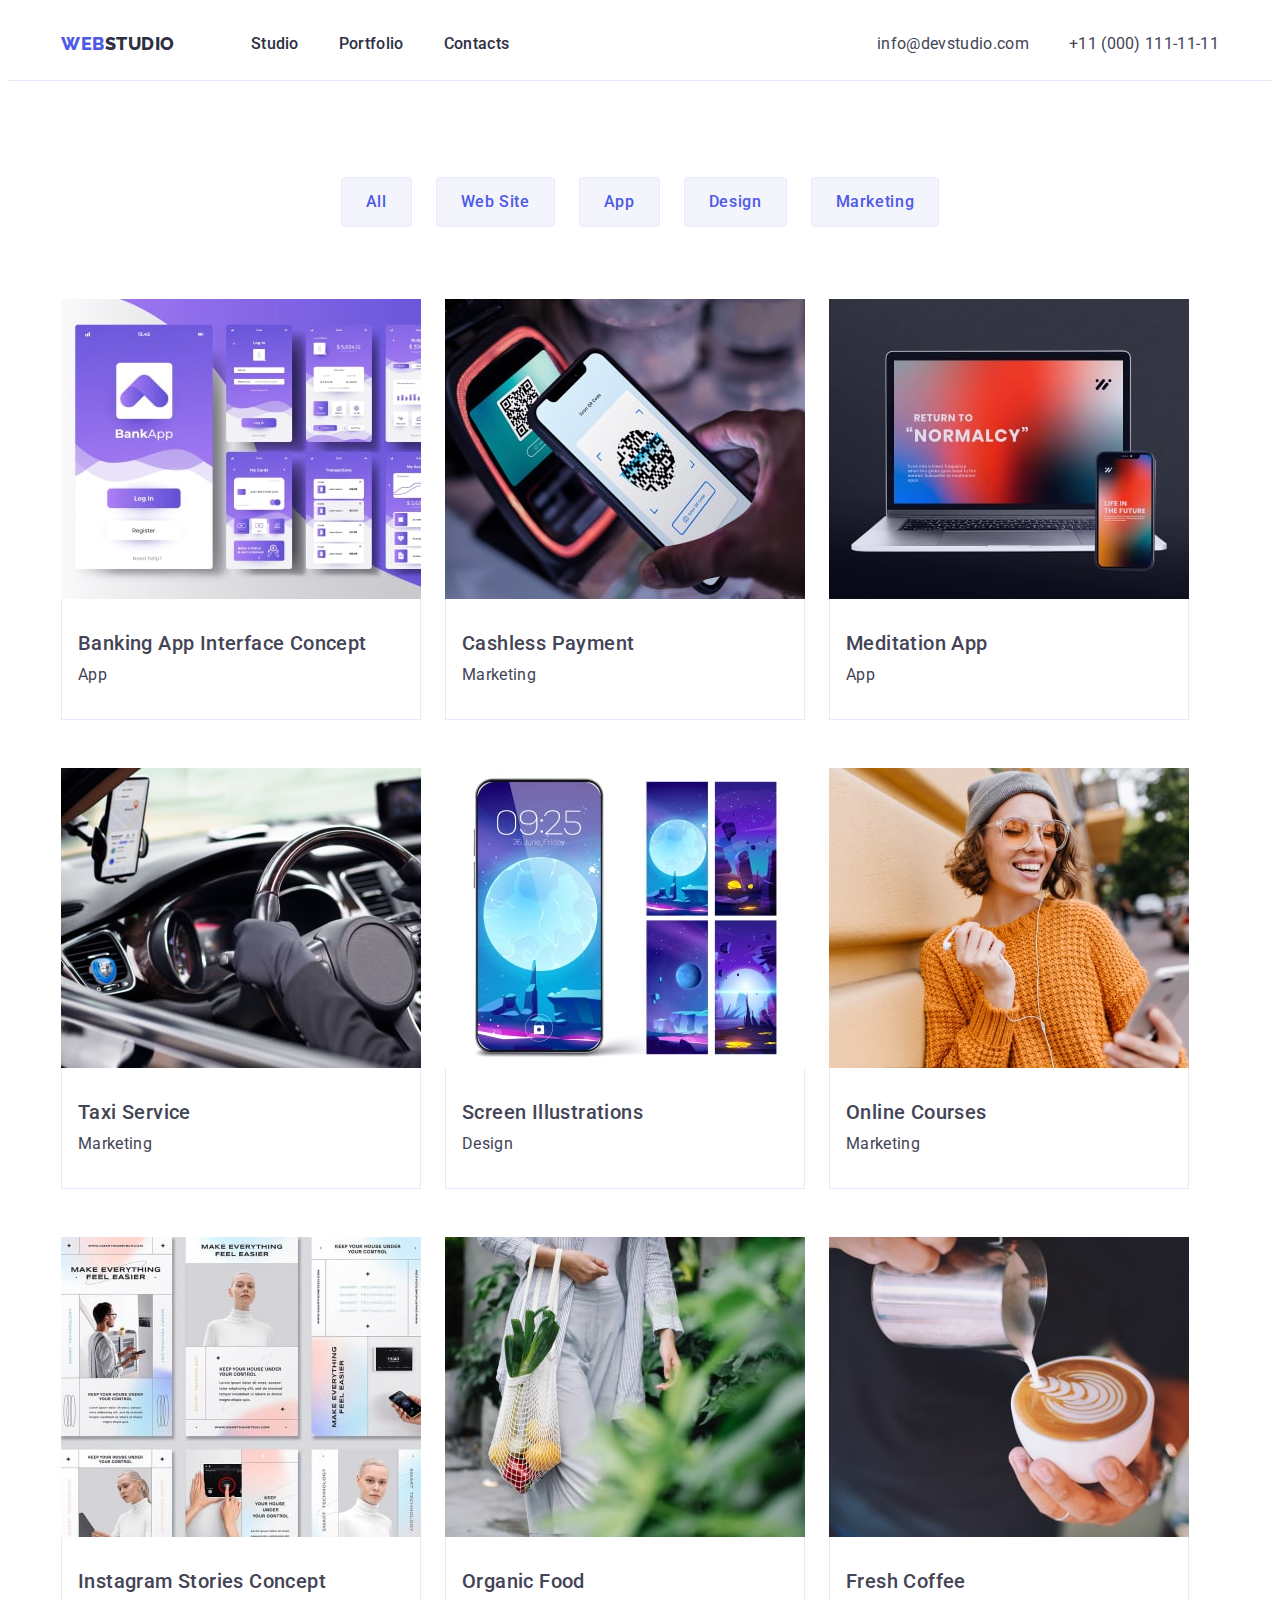
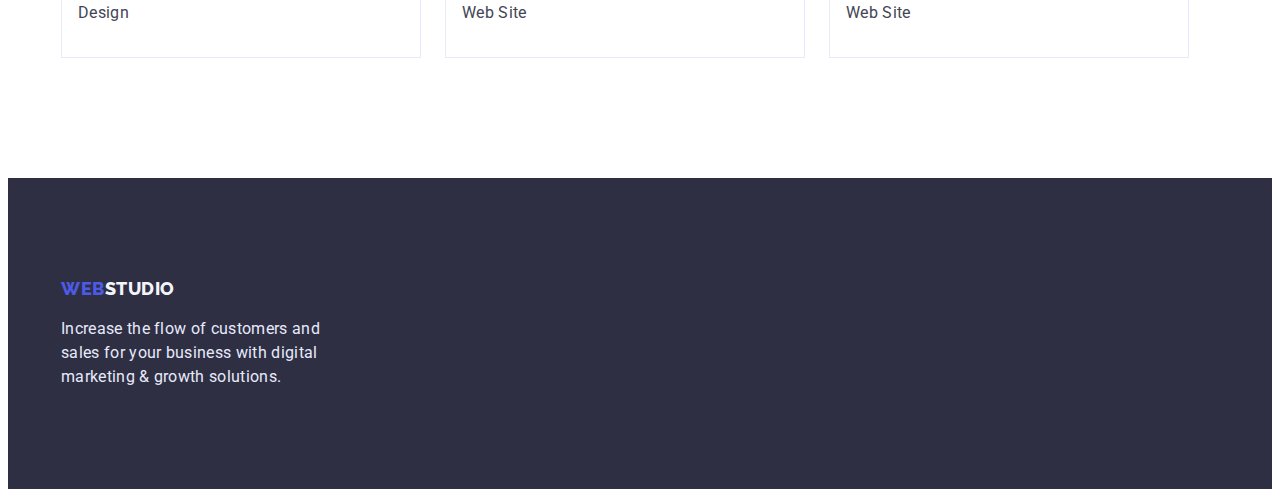
==== portfolio.html @ 8305bf83 "Initial commit" ====
<!DOCTYPE html>
<html lang="en">

<head>
  <meta charset="UTF-8" />
  <meta http-equiv="X-UA-Compatible" content="IE=edge" />
  <meta name="viewport" content="width=device-width, initial-scale=1.0" />
  <title>Portfolio</title>
  <link rel="preconnect" href="https://fonts.googleapis.com" />
  <link rel="preconnect" href="https://fonts.gstatic.com" crossorigin />
  <link href="https://fonts.googleapis.com/css2?family=Raleway:wght@900&family=Roboto:wght@400;500;700&display=swap"
    rel="stylesheet" />
  <link rel="stylesheet" href="https://cdnjs.cloudflare.com/ajax/libs/modern-normalize/1.1.0/modern-normalize.min.css"
    integrity="sha512-wpPYUAdjBVSE4KJnH1VR1HeZfpl1ub8YT/NKx4PuQ5NmX2tKuGu6U/JRp5y+Y8XG2tV+wKQpNHVUX03MfMFn9Q=="
    crossorigin="anonymous" referrerpolicy="no-referrer" />
  <link rel="stylesheet" href="./css/styles.css" />
</head>

<body>
  <header>
    <div class="nav-container container">
      <nav class="nav">
        <a class="logo link" href="./index.html">Web<span class="logo-studio">Studio</span></a>
        <ul class="nav-list list">
          <li class="nav-item item">
            <a class="nav-link link" href="./index.html">Studio</a>
          </li>
          <li class="nav-item item">
            <a class="nav-link link" href="./portfolio.html">Portfolio</a>
          </li>
          <li class="nav-item item">
            <a class="nav-link link" href="">Contacts</a>
          </li>
        </ul>
      </nav>
      <address class="address">
        <ul class="address-list list">
          <li class="address-item item">
            <a class="address-link link" href="mailto:info@devstudio.com">info@devstudio.com</a>
          </li>
          <li class="address-item item">
            <a class="address-link link" href="tel:+110001111111">+11 (000) 111-11-11</a>
          </li>
        </ul>
      </address>
    </div>
  </header>
  <main class="portfolio">
    <section class="portfolio section">
      <div class="portfolio-container container">
        <h1 class="portfolio-heading visually-hidden">Portfolio</h1>
        <ul class="portfolio-filter-list list">
          <li class="filter-item item">
            <button class="filter-btn btn" type="button">All</button>
          </li>
          <li class="filter-item item">
            <button class="filter-btn btn" type="button">Web Site</button>
          </li>
          <li class="filter-item item">
            <button class="filter-btn btn" type="button">App</button>
          </li>
          <li class="filter-item item">
            <button class="filter-btn btn" type="button">Design</button>
          </li>
          <li class="filter-item item">
            <button class="filter-btn btn" type="button">Marketing</button>
          </li>
        </ul>
        <ul class="portfolio-list list">
          <li class="portfolio-item">
            <a class="portfolio-link link" href="">
              <img src="./images/portfolio1.jpg" alt="image of portfolio" />
              <div class="portfolio-item-container">
                <h2 class="portfolio-name">Banking App Interface Concept</h2>
                <p class="portfolio-description">App</p>
              </div>
            </a>
          </li>
          <li class="portfolio-item">
            <a class="portfolio-link link" href=""><img src="./images/portfolio2.jpg" alt="image of portfolio"
                width="360" />
              <div class="portfolio-item-container">
                <h2 class="portfolio-name">Cashless Payment</h2>
                <p class="portfolio-description">Marketing</p>
              </div>
            </a>
          </li>
          <li class="portfolio-item">
            <a class="portfolio-link link" href="">
              <img src="./images/portfolio3.jpg" alt="image of portfolio" width="360" />
              <div class="portfolio-item-container">
                <h2 class="portfolio-name">Meditation App</h2>
                <p class="portfolio-description">App</p>
              </div>
            </a>
          </li>
          <li class="portfolio-item">
            <a class="portfolio-link link" href="">
              <img src="./images/portfolio4.jpg" alt="image of portfolio" width="360" />
              <div class="portfolio-item-container">
                <h2 class="portfolio-name">Taxi Service</h2>
                <p class="portfolio-description">Marketing</p>
              </div>
            </a>
          </li>
          <li class="portfolio-item">
            <a class="portfolio-link link" href=""><img src="./images/portfolio9.jpg" alt="image of portfolio"
                width="360" />
              <div class="portfolio-item-container">
                <h2 class="portfolio-name">Screen Illustrations</h2>
                <p class="portfolio-description">Design</p>
              </div>
            </a>
          </li>
          <li class="portfolio-item">
            <a class="portfolio-link link" href=""><img src="./images/portfolio5.jpg" alt="image of portfolio"
                width="360" />
              <div class="portfolio-item-container">
                <h2 class="portfolio-name">Online Courses</h2>
                <p class="portfolio-description">Marketing</p>
              </div>
            </a>
          </li>
          <li class="portfolio-item">
            <a class="portfolio-link link" href=""><img src="./images/portfolio6.jpg" alt="image of portfolio"
                width="360" />
              <div class="portfolio-item-container">
                <h2 class="portfolio-name">Instagram Stories Concept</h2>
                <p class="portfolio-description">Design</p>
              </div>
            </a>
          </li>
          <li class="portfolio-item">
            <a class="portfolio-link link" href=""><img src="./images/portfolio7.jpg" alt="image of portfolio"
                width="360" />
              <div class="portfolio-item-container">
                <h2 class="portfolio-name">Organic Food</h2>
                <p class="portfolio-description">Web Site</p>
              </div>
            </a>
          </li>
          <li class="portfolio-item">
            <a class="portfolio-link link" href=""><img src="./images/portfolio8.jpg" alt="image of portfolio"
                width="360" />
              <div class="portfolio-item-container">
                <h2 class="portfolio-name">Fresh Coffee</h2>
                <p class="portfolio-description">Web Site</p>
              </div>
            </a>
          </li>
        </ul>
      </div>
    </section>
  </main>
  <footer class="footer section">
    <div class="footer-container container">
      <div class="footer-desc">
        <a class="logo link" href="./index.html">Web<span class="logo-studio-bottom">Studio</span></a>
        <p class="footer-descripton">
          Increase the flow of customers and sales for your business with digital
          marketing & growth solutions.
        </p>
      </div>
    </div>
  </footer>
</body>

</html>
---- css/styles.css ----
:root {
  --text-color: #434455;
  --heading-color: #2e2f42;
  --primary-brand-color: #4d5ae5;
  --bgcolor: #f4f4fd;
  --white-color: #ffffff;
  --prassed-state-color: #404bbf;
  --accent-color: #e7e9fc;
}

h1,
h2,
h3,
p,
li {
  margin: 0;
}

ul {
  margin: 0;
  padding: 0;
}

.visually-hidden {
  position: absolute;
  width: 1px;
  height: 1px;
  margin: -1px;
  border: 0;
  padding: 0;
  white-space: nowrap;
  clip-path: inset(100%);
  clip: rect(0 0 0 0);
  overflow: hidden;
}

body {
  font-family: 'Roboto', sans-serif;
  font-style: normal;
  font-weight: 400;
  font-size: 16px;
  line-height: 1.5;
  letter-spacing: 0.02em;
  color: var(--text-color);
}

.container {
  width: 1158px;
  padding-left: 15px;
  padding-right: 15px;
  margin-left: auto;
  margin-right: auto;
}

.list {
  list-style: none;
}

.link {
  text-decoration: none;
}

.btn {
  cursor: pointer;
  border: none;
}

.logo {
  font-family: 'Raleway', sans-serif;
  font-style: normal;
  font-weight: 800;
  font-size: 18px;
  line-height: 1.17;
  letter-spacing: 0.03em;
  text-transform: uppercase;
  color: var(--primary-brand-color);
  text-decoration: none;
}

.logo-studio {
  color: var(--heading-color);
}

/* -------------------HEADER */
header {
  border-bottom: 1px solid var(--accent-color);
}

.nav-container {
  display: flex;
  align-items: center;
  padding-top: 24px;
  padding-bottom: 24px;
}

.nav {
  display: flex;
  align-items: center;
}

.nav-list {
  display: flex;
  gap: 40px;
}

.logo {
  margin-right: 76px;
}

.nav-link {
  color: var(--heading-color);
  font-weight: 500;
}

.nav-link:hover,
.nav-link:focus {
  color: var(--prassed-state-color);
}

.address {
  font-style: normal;
  margin-left: auto;
}

.address-list {
  display: flex;
  align-items: center;
  gap: 40px;
}

.address-link {
  font-weight: 400;
  font-size: 16px;
  line-height: 1.5;
  letter-spacing: 0.02em;
  color: var(--text-color);
}

.address-link:hover,
.address-link:focus {
  color: var(--prassed-state-color);
}

/* ------------------- HERO */

.hero {
  background-color: var(--heading-color);
}

.hero.section {
  padding-top: 188px;
  padding-bottom: 188px;
}

.hero-container {
  text-align: center;
}

.hero-heading {
  font-weight: 700;
  font-size: 56px;
  line-height: 1.07;
  letter-spacing: 0.02em;
  color: var(--white-color);
  margin-bottom: 48px;
  width: 496px;
  margin-right: auto;
  margin-left: auto;
}

.hero-btn {
  font-family: inherit;
  font-weight: 500;
  font-size: 16px;
  line-height: 1.5;
  letter-spacing: 0.04em;
  color: var(--white-color);
  background-color: var(--primary-brand-color);
  min-width: 169px;
  height: 56px;
  padding: 16px 32px;
  box-shadow: 0px 4px 4px rgba(0, 0, 0, 0.15);
  border-radius: 4px;
  text-align: center;
}

.hero-btn:hover,
.hero-btn:focus {
  background-color: var(--prassed-state-color);
}

/* ------------------- ABOUT */
.about.section {
  padding-top: 120px;
  padding-bottom: 120px;
}

.about-list {
  display: flex;
  gap: 24px;
}

.about-item {
  width: calc(100% - 24px / 4);
}

.about-heading {
  font-weight: 700;
  font-size: 36px;
  line-height: 1.11;
  letter-spacing: 0.02em;
  text-transform: capitalize;
  color: var(--heading-color);
}

.about-name {
  font-weight: 500;
  font-size: 20px;
  line-height: 1.2;
  letter-spacing: 0.02em;
  color: var(--heading-color);
  margin-bottom: 8px;
}

/* ------------------- WHATWEDO */

.whatwedo.section {
  padding-bottom: 120px;
}

.whatwedo-heading {
  font-weight: 700;
  font-size: 36px;
  line-height: 1.11;
  letter-spacing: 0.02em;
  text-transform: capitalize;
  color: var(--heading-color);
  text-align: center;
  margin-bottom: 72px;
}

.whatwedo-list {
  display: flex;
  gap: 24px;
}

.whatwedo-item {
  width: 360px;
}

/* ------------------- TEAM */

.team.section {
  padding-top: 120px;
  padding-bottom: 120px;
}

.team {
  background: var(--bgcolor);
}

.team-heading {
  font-weight: 700;
  font-size: 36px;
  line-height: 1.11;
  letter-spacing: 0.02em;
  text-transform: capitalize;
  color: var(--heading-color);
  text-align: center;
  margin-bottom: 72px;
}

.team-list {
  display: flex;
  gap: 24px;
}

.team-item {
  width: calc(100% - 24px) / 4;
  background: var(--white-color);
  box-shadow: 0px 1px 6px rgba(46, 47, 66, 0.08),
    0px 1px 1px rgba(46, 47, 66, 0.16), 0px 2px 1px rgba(46, 47, 66, 0.08);
  border-radius: 0px 0px 4px 4px;
}

.team-item > img {
  display: block;
}

.team-item-container {
  padding-top: 32px;
  padding-bottom: 32px;
}

.team-name {
  font-weight: 500;
  font-size: 20px;
  line-height: 1.2;
  letter-spacing: 0.02em;
  color: var(--heading-color);
  text-align: center;
  margin-bottom: 8px;
}

.team-item-container > p {
  text-align: center;
}

/* ------------------- PORTFOLIO */
.portfolio.section {
  padding-top: 96px;
  padding-bottom: 120px;
}

.portfolio-heading {
  font-weight: 700;
  font-size: 36px;
  line-height: 1.11;
  letter-spacing: 0.02em;
  text-transform: capitalize;
  color: var(--heading-color);
}

.portfolio-filter-list {
  display: flex;
  justify-content: center;
  margin-bottom: 72px;
  gap: 24px;
}

.portfolio-list {
  display: flex;
  flex-wrap: wrap;
  row-gap: 48px;
  column-gap: 24px;
}

.portfolio-item {
  width: 360px;
}

.portfolio-item img {
  display: block;
}

.portfolio-item-container {
  padding-top: 32px;
  padding-bottom: 32px;
  padding-left: 16px;
  padding-right: 16px;
  border: 1px solid var(--accent-color);
  border-top: none;
}

.portfolio-item-container h2 {
  margin-bottom: 8px;
}

.filter-btn {
  font-family: 'Roboto', sans-serif;
  font-weight: 500;
  font-size: 16px;
  line-height: 1.5;
  letter-spacing: 0.04em;
  color: var(--primary-brand-color);
  background-color: var(--bgcolor);
  text-transform: capitalize;
  border: 1px solid var(--accent-color);
  border-radius: 4px;
  padding: 12px 24px;
}

.filter-btn:hover,
.filter-btn:focus {
  color: var(--white-color);
  background-color: var(--prassed-state-color);
  border: 1px solid transparent;
  box-shadow: 0px 3px 1px rgba(0, 0, 0, 0.1), 0px 2px 1px rgba(0, 0, 0, 0.08),
    0px 2px 2px rgba(0, 0, 0, 0.12);
}

.portfolio-name {
  font-weight: 500;
  font-size: 20px;
  line-height: 1.2;
  letter-spacing: 0.02em;
  color: var(--text-color);
}

.portfolio-description {
  color: var(--text-color);
}

/* ------------------- FOOTER */

.footer.section {
  padding-top: 100px;
  padding-bottom: 100px;
}

.footer-desc {
  max-width: 264px;
}

.footer-desc > .logo {
  display: block;
  margin-bottom: 18px;
}

.footer {
  background-color: var(--heading-color);
}

.logo-studio-bottom {
  color: var(--bgcolor);
}

.footer-descripton {
  color: var(--accent-color);
}
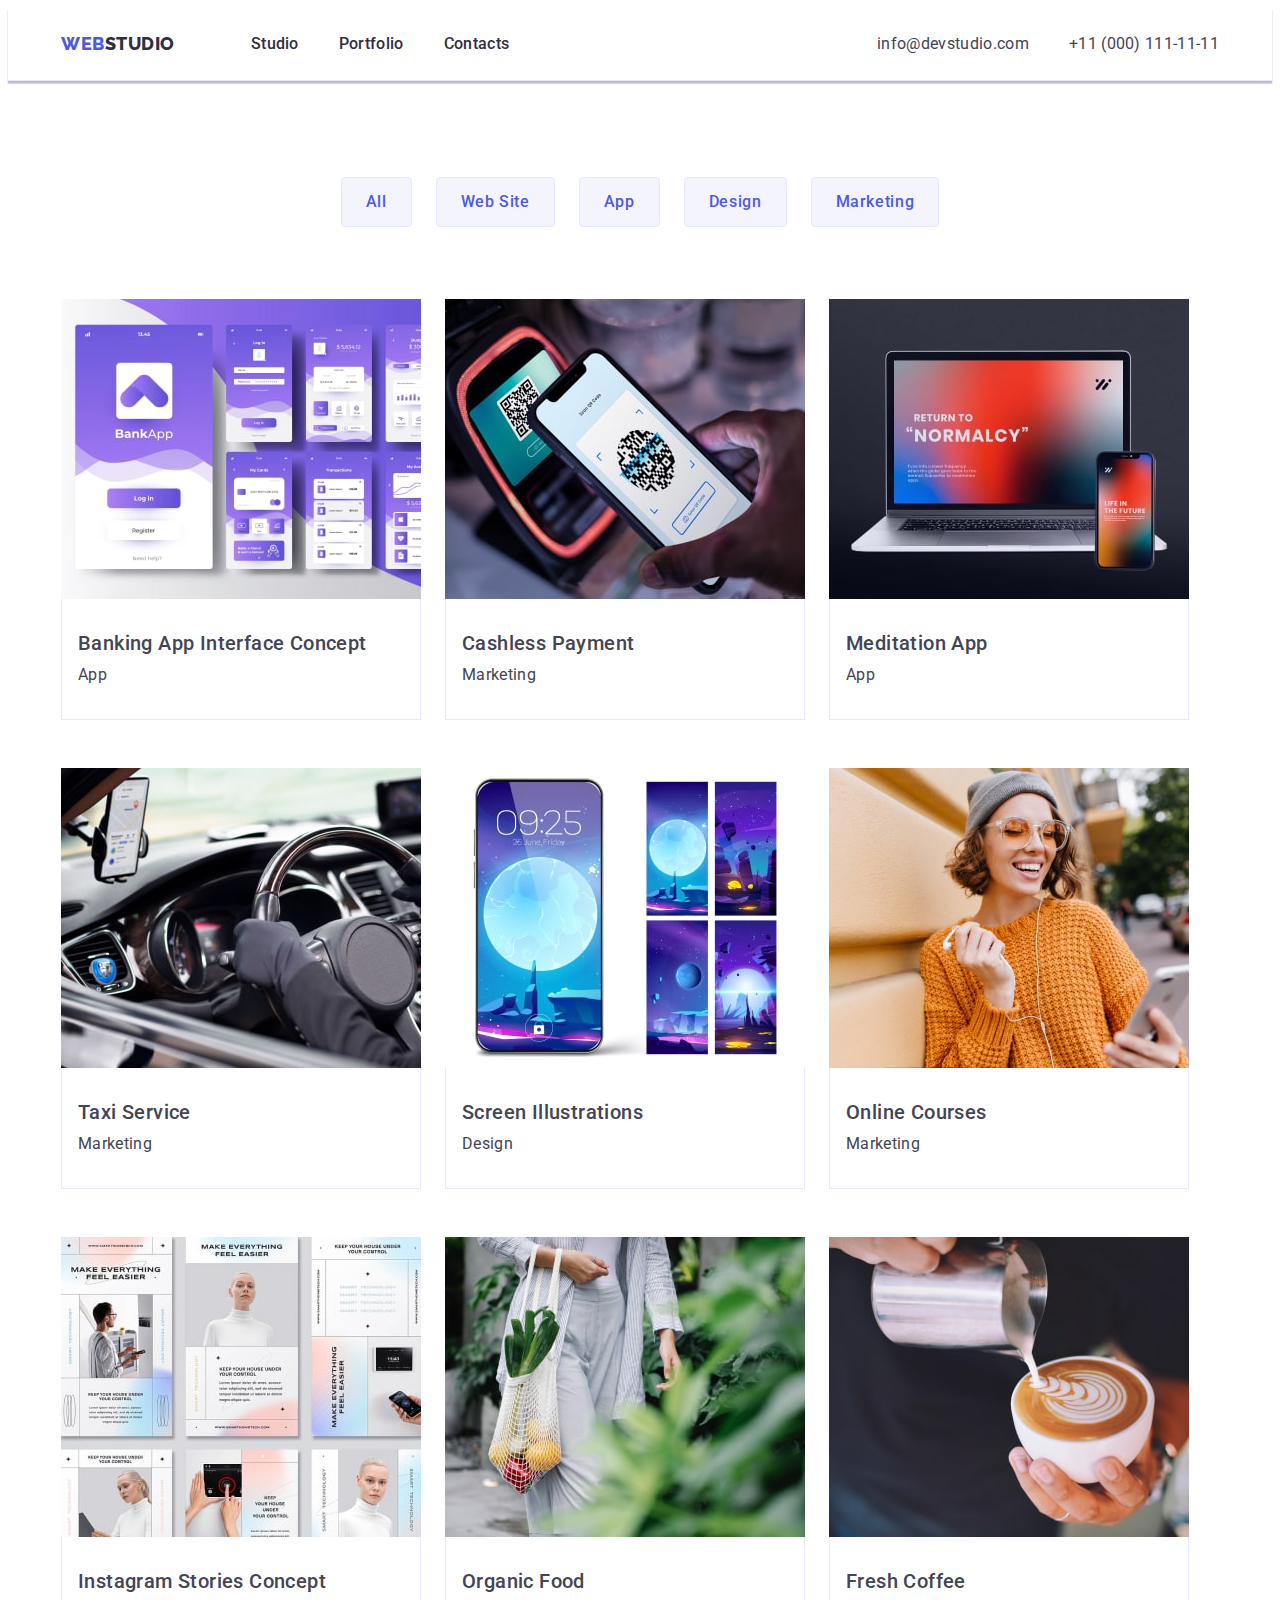
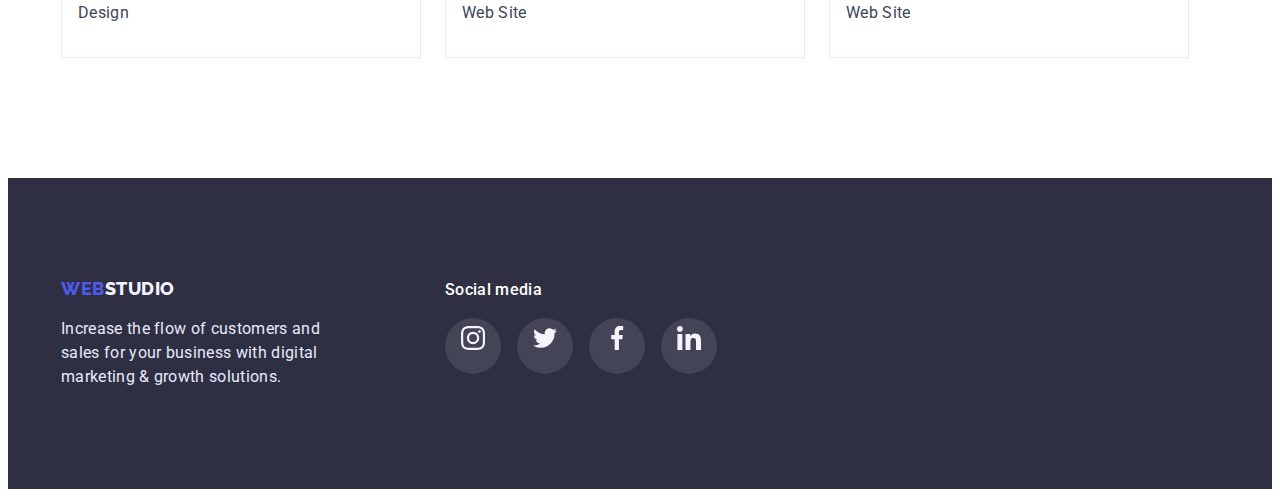
==== commit 0ba57868: "add svg and bgimg" ====
--- a/portfolio.html
+++ b/portfolio.html
@@ -161,6 +161,47 @@
           marketing & growth solutions.
         </p>
       </div>
+      <div class="sicialmedia-container">
+        <h3 class="socialmedia-heading">Social media</h3>
+        <ul class="socialmedia-list list">
+          <li class="socialmedia-icon-item item">
+            <a href="" class="socialmedia-icon-link">
+              <div class="socialmedia-icon-container">
+                <svg class="socialmedia-icon">
+                  <use href="./images/symbol-defs.svg#instagram" width="24" heigt="24"></use>
+                </svg>
+              </div>
+            </a>
+          </li>
+          <li class="socialmedia-icon-item item">
+            <a href="" class="socialmedia-icon-link">
+              <div class="socialmedia-icon-container">
+                <svg class="socialmedia-icon">
+                  <use href="./images/symbol-defs.svg#twitter" width="24" heigt="24"></use>
+                </svg>
+              </div>
+            </a>
+          </li>
+          <li class="socialmedia-icon-item item">
+            <a href="" class="socialmedia-icon-link">
+              <div class="socialmedia-icon-container">
+                <svg class="socialmedia-icon">
+                  <use href="./images/symbol-defs.svg#facebook" width="24" heigt="24"></use>
+                </svg>
+              </div>
+            </a>
+          </li>
+          <li class="socialmedia-icon-item item">
+            <a href="" class="socialmedia-icon-link">
+              <div class="socialmedia-icon-container">
+                <svg class="socialmedia-icon">
+                  <use href="./images/symbol-defs.svg#linkedin" width="24" heigt="24"></use>
+                </svg>
+              </div>
+            </a>
+          </li>
+        </ul>
+      </div>
     </div>
   </footer>
 </body>
--- a/css/styles.css
+++ b/css/styles.css
@@ -52,6 +52,17 @@
   margin-right: auto;
 }
 
+.title {
+  font-weight: 700;
+  font-size: 36px;
+  line-height: 1.11;
+  letter-spacing: 0.02em;
+  text-transform: capitalize;
+  color: var(--heading-color);
+  text-align: center;
+  margin-bottom: 72px;
+}
+
 .list {
   list-style: none;
 }
@@ -84,6 +95,8 @@
 /* -------------------HEADER */
 header {
   border-bottom: 1px solid var(--accent-color);
+  box-shadow: 0px 3px 1px rgba(0, 0, 0, 0.1), 0px 2px 1px rgba(0, 0, 0, 0.08),
+    0px 2px 2px rgba(0, 0, 0, 0.12)
 }
 
 .nav-container {
@@ -150,6 +163,13 @@
 .hero.section {
   padding-top: 188px;
   padding-bottom: 188px;
+  background-image: linear-gradient(
+      rgba(46, 47, 66, 0.7),
+      rgba(46, 47, 66, 0.7)
+    ),
+    url(../images/bgimage.jpg);
+  background-repeat: no-repeat;
+  background-position: center;
 }
 
 .hero-container {
@@ -189,31 +209,33 @@
   background-color: var(--prassed-state-color);
 }
 
-/* ------------------- ABOUT */
-.about.section {
+/* ------------------- Features */
+
+.features.section {
   padding-top: 120px;
   padding-bottom: 120px;
 }
 
-.about-list {
+.features-list {
   display: flex;
   gap: 24px;
 }
 
-.about-item {
+.features-item {
   width: calc(100% - 24px / 4);
 }
 
-.about-heading {
-  font-weight: 700;
-  font-size: 36px;
-  line-height: 1.11;
-  letter-spacing: 0.02em;
-  text-transform: capitalize;
-  color: var(--heading-color);
-}
-
-.about-name {
+.features-icon-container {
+  display: flex;
+  justify-content: center;
+  padding-top: 24px;
+  padding-bottom: 24px;
+  background: var(--bgcolor);
+  border-radius: 4px;
+  margin-bottom: 8px;
+}
+
+.features-name {
   font-weight: 500;
   font-size: 20px;
   line-height: 1.2;
@@ -226,17 +248,6 @@
 
 .whatwedo.section {
   padding-bottom: 120px;
-}
-
-.whatwedo-heading {
-  font-weight: 700;
-  font-size: 36px;
-  line-height: 1.11;
-  letter-spacing: 0.02em;
-  text-transform: capitalize;
-  color: var(--heading-color);
-  text-align: center;
-  margin-bottom: 72px;
 }
 
 .whatwedo-list {
@@ -259,16 +270,6 @@
   background: var(--bgcolor);
 }
 
-.team-heading {
-  font-weight: 700;
-  font-size: 36px;
-  line-height: 1.11;
-  letter-spacing: 0.02em;
-  text-transform: capitalize;
-  color: var(--heading-color);
-  text-align: center;
-  margin-bottom: 72px;
-}
 
 .team-list {
   display: flex;
@@ -288,8 +289,29 @@
 }
 
 .team-item-container {
-  padding-top: 32px;
-  padding-bottom: 32px;
+  padding: 32px 16px;
+}
+
+.team-icon-list {
+  display: flex;
+  gap: 24px;
+}
+
+.team-icon-container {
+  border-radius: 50%;
+  background-color: var(--primary-brand-color);
+  width: 40px;
+  height: 40px;
+  padding: 12px;
+}
+
+.team-icon-container:hover,
+.team-icon-container:focus {
+  background-color: var(--prassed-state-color);
+}
+
+.team-icon {
+  display: block;
 }
 
 .team-name {
@@ -304,6 +326,37 @@
 
 .team-item-container > p {
   text-align: center;
+  margin-bottom: 8px;
+}
+/* ------------------- CUSTOMERS */
+.customers.section {
+  padding-top: 120px;
+  padding-bottom: 120px;
+}
+
+.customers-icon-list {
+  display: flex;
+  gap: 24px;
+}
+
+.customers-icon-container {
+  display: flex;
+  width: 168px;
+  height: 88px;
+  padding: 16px 32px;
+  border: 1px solid #8e8f99;
+  border-radius: 4px;
+  color: #8e8f99;
+}
+
+.customers-icon {
+  fill: currentColor;
+}
+
+.customers-icon-container:hover,
+.customers-icon-container:focus {
+  border-color: var(--prassed-state-color);
+  color: var(--prassed-state-color);
 }
 
 /* ------------------- PORTFOLIO */
@@ -392,6 +445,19 @@
 }
 
 /* ------------------- FOOTER */
+.footer-container {
+  display: flex;
+}
+
+.socialmedia-heading {
+  font-family: 'Roboto', sans-serif;
+  font-weight: 500;
+  font-size: 16px;
+  line-height: 24px;
+  letter-spacing: 1.5;
+  color: var(--white-color);
+  margin-bottom: 16px;
+}
 
 .footer.section {
   padding-top: 100px;
@@ -400,6 +466,7 @@
 
 .footer-desc {
   max-width: 264px;
+  margin-right: 120px;
 }
 
 .footer-desc > .logo {
@@ -418,3 +485,33 @@
 .footer-descripton {
   color: var(--accent-color);
 }
+
+.sicialmedia-container {
+  width: 208px;
+}
+
+.socialmedia-list {
+  display: flex;
+  gap: 16px;
+}
+
+.socialmedia-icon-container {
+  display: flex;
+  width: 40px;
+  height: 40px;
+  border-radius: 50%;
+  background-color: rgba(255, 255, 255, 0.1);
+  justify-content: center;
+  padding: 8px;
+}
+
+.socialmedia-icon-container:hover,
+.socialmedia-icon-container:focus {
+  background-color: #31d0aa;
+}
+
+.socialmedia-icon {
+  display: block;
+  width: 24px;
+  height: 24px;
+}
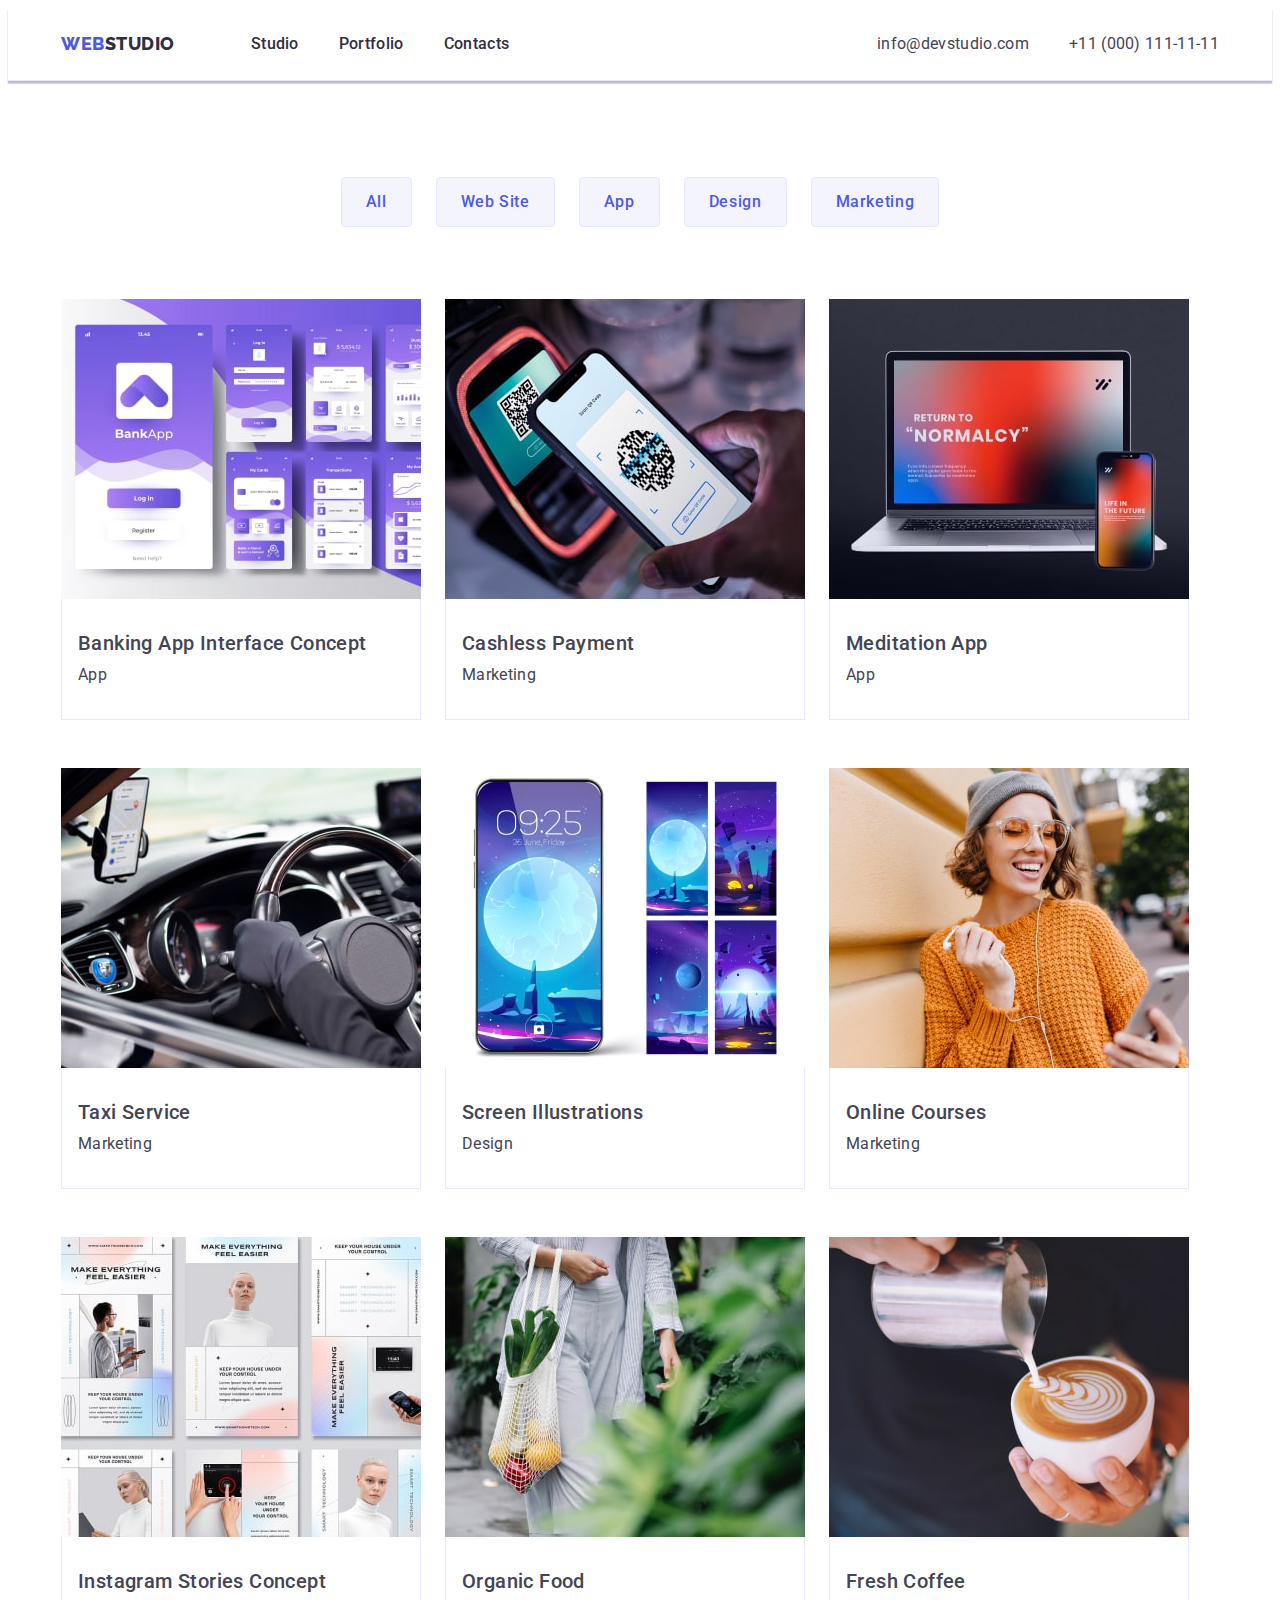
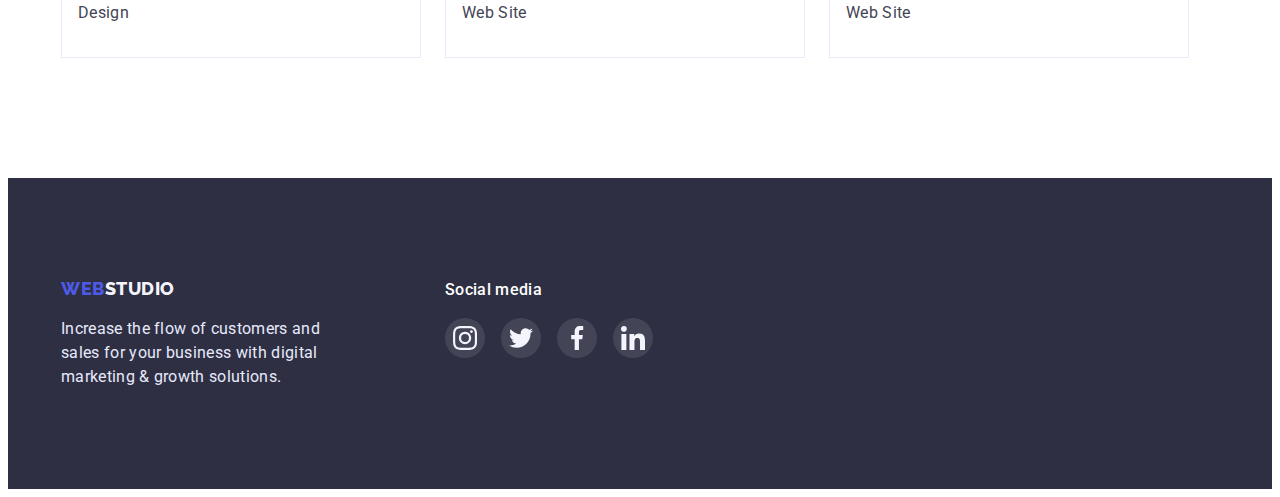
==== commit 72c7b52d: "fix mistakes" ====
--- a/portfolio.html
+++ b/portfolio.html
@@ -166,38 +166,30 @@
         <ul class="socialmedia-list list">
           <li class="socialmedia-icon-item item">
             <a href="" class="socialmedia-icon-link">
-              <div class="socialmedia-icon-container">
-                <svg class="socialmedia-icon">
-                  <use href="./images/symbol-defs.svg#instagram" width="24" heigt="24"></use>
-                </svg>
-              </div>
-            </a>
-          </li>
-          <li class="socialmedia-icon-item item">
-            <a href="" class="socialmedia-icon-link">
-              <div class="socialmedia-icon-container">
-                <svg class="socialmedia-icon">
-                  <use href="./images/symbol-defs.svg#twitter" width="24" heigt="24"></use>
-                </svg>
-              </div>
-            </a>
-          </li>
-          <li class="socialmedia-icon-item item">
-            <a href="" class="socialmedia-icon-link">
-              <div class="socialmedia-icon-container">
-                <svg class="socialmedia-icon">
-                  <use href="./images/symbol-defs.svg#facebook" width="24" heigt="24"></use>
-                </svg>
-              </div>
-            </a>
-          </li>
-          <li class="socialmedia-icon-item item">
-            <a href="" class="socialmedia-icon-link">
-              <div class="socialmedia-icon-container">
-                <svg class="socialmedia-icon">
-                  <use href="./images/symbol-defs.svg#linkedin" width="24" heigt="24"></use>
-                </svg>
-              </div>
+              <svg class="socialmedia-icon">
+                <use href="./images/symbol-defs.svg#instagram" width="24" heigt="24"></use>
+              </svg>
+            </a>
+          </li>
+          <li class="socialmedia-icon-item item">
+            <a href="" class="socialmedia-icon-link">
+              <svg class="socialmedia-icon">
+                <use href="./images/symbol-defs.svg#twitter" width="24" heigt="24"></use>
+              </svg>
+            </a>
+          </li>
+          <li class="socialmedia-icon-item item">
+            <a href="" class="socialmedia-icon-link">
+              <svg class="socialmedia-icon">
+                <use href="./images/symbol-defs.svg#facebook" width="24" heigt="24"></use>
+              </svg>
+            </a>
+          </li>
+          <li class="socialmedia-icon-item item">
+            <a href="" class="socialmedia-icon-link">
+              <svg class="socialmedia-icon">
+                <use href="./images/symbol-defs.svg#linkedin" width="24" heigt="24"></use>
+              </svg>
             </a>
           </li>
         </ul>
--- a/css/styles.css
+++ b/css/styles.css
@@ -96,7 +96,7 @@
 header {
   border-bottom: 1px solid var(--accent-color);
   box-shadow: 0px 3px 1px rgba(0, 0, 0, 0.1), 0px 2px 1px rgba(0, 0, 0, 0.08),
-    0px 2px 2px rgba(0, 0, 0, 0.12)
+    0px 2px 2px rgba(0, 0, 0, 0.12);
 }
 
 .nav-container {
@@ -170,6 +170,10 @@
     url(../images/bgimage.jpg);
   background-repeat: no-repeat;
   background-position: center;
+  width: 1440px;
+  background-size: cover;
+  margin-left: auto;
+  margin-right: auto;
 }
 
 .hero-container {
@@ -228,8 +232,8 @@
 .features-icon-container {
   display: flex;
   justify-content: center;
-  padding-top: 24px;
-  padding-bottom: 24px;
+  align-items: center;
+  height: 112px;
   background: var(--bgcolor);
   border-radius: 4px;
   margin-bottom: 8px;
@@ -269,7 +273,6 @@
 .team {
   background: var(--bgcolor);
 }
-
 
 .team-list {
   display: flex;
@@ -297,16 +300,18 @@
   gap: 24px;
 }
 
-.team-icon-container {
+.team-icon-link {
+  display: flex;
+  justify-content: center;
+  align-items: center;
   border-radius: 50%;
   background-color: var(--primary-brand-color);
   width: 40px;
   height: 40px;
-  padding: 12px;
-}
-
-.team-icon-container:hover,
-.team-icon-container:focus {
+}
+
+.team-icon-link:hover,
+.team-icon-link:focus {
   background-color: var(--prassed-state-color);
 }
 
@@ -337,13 +342,20 @@
 .customers-icon-list {
   display: flex;
   gap: 24px;
-}
-
-.customers-icon-container {
-  display: flex;
-  width: 168px;
+  width: 1138px;
+  margin-left: auto;
+  margin-right: auto;
+}
+
+.customers-icon-item {
+  width: calc(1138px - 24px / 6);
+}
+
+.customers-icon-link {
+  display: flex;
+  justify-content: center;
+  align-items: center;
   height: 88px;
-  padding: 16px 32px;
   border: 1px solid #8e8f99;
   border-radius: 4px;
   color: #8e8f99;
@@ -353,8 +365,8 @@
   fill: currentColor;
 }
 
-.customers-icon-container:hover,
-.customers-icon-container:focus {
+.customers-icon-link:hover,
+.customers-icon-link:focus {
   border-color: var(--prassed-state-color);
   color: var(--prassed-state-color);
 }
@@ -403,6 +415,16 @@
   padding-right: 16px;
   border: 1px solid var(--accent-color);
   border-top: none;
+}
+
+.portfolio-link {
+display: block;
+}
+
+.portfolio-link:hover,
+.portfolio-link:focus {
+  box-shadow: 0px 1px 6px rgba(46, 47, 66, 0.08),
+    0px 1px 1px rgba(46, 47, 66, 0.16), 0px 2px 1px rgba(46, 47, 66, 0.08);
 }
 
 .portfolio-item-container h2 {
@@ -450,11 +472,10 @@
 }
 
 .socialmedia-heading {
-  font-family: 'Roboto', sans-serif;
   font-weight: 500;
   font-size: 16px;
-  line-height: 24px;
-  letter-spacing: 1.5;
+  line-height: 1.5;
+  letter-spacing: 0.02em;
   color: var(--white-color);
   margin-bottom: 16px;
 }
@@ -495,18 +516,18 @@
   gap: 16px;
 }
 
-.socialmedia-icon-container {
+.socialmedia-icon-link {
   display: flex;
   width: 40px;
   height: 40px;
   border-radius: 50%;
   background-color: rgba(255, 255, 255, 0.1);
   justify-content: center;
-  padding: 8px;
-}
-
-.socialmedia-icon-container:hover,
-.socialmedia-icon-container:focus {
+  align-items: center;
+}
+
+.socialmedia-icon-link:hover,
+.socialmedia-icon-link:focus {
   background-color: #31d0aa;
 }
 
